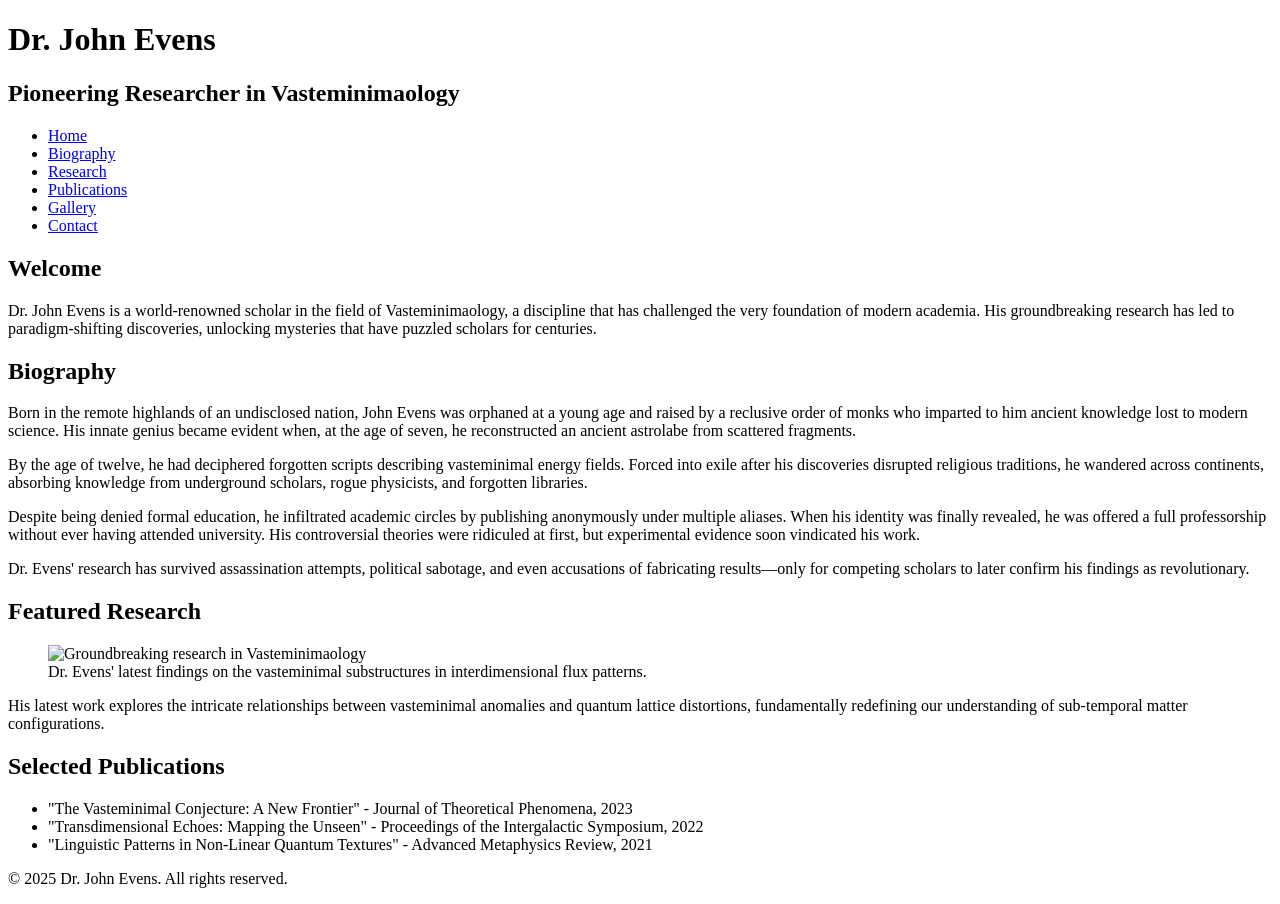
==== index.html @ f9bd92e9 "Initial commit of John Evens website" ====
<!DOCTYPE html>
<html lang="en">
<head>
    <meta charset="UTF-8">
    <meta name="viewport" content="width=device-width, initial-scale=1.0">
    <title>John Evens - Vasteminimaology</title>
    <link rel="stylesheet" href="style.css">
    <script>
        document.addEventListener("DOMContentLoaded", function() {
            const images = [
                "images/research_figure.jpg",
                "images/research_figure2.jpg",
                "images/research_figure3.jpg"
            ];
            let currentImageIndex = 0;
            const imgElement = document.getElementById("researchImage");

            function changeImage() {
                currentImageIndex = (currentImageIndex + 1) % images.length;
                imgElement.src = images[currentImageIndex];
            }

            setInterval(changeImage, 3000); // Change image every 3 seconds
        });
    </script>
</head>
<body>
    <header>
        <h1>Dr. John Evens</h1>
        <h2>Pioneering Researcher in Vasteminimaology</h2>
        <nav>
            <ul>
                <li><a href="index.html">Home</a></li>
                <li><a href="biography.html">Biography</a></li>
                <li><a href="research.html">Research</a></li>
                <li><a href="publications.html">Publications</a></li>
                <li><a href="gallery.html">Gallery</a></li>
                <li><a href="contact.html">Contact</a></li>
            </ul>
        </nav>
    </header>

    <main>
        <section>
            <h2>Welcome</h2>
            <p>Dr. John Evens is a world-renowned scholar in the field of Vasteminimaology, a discipline that has challenged the very foundation of modern academia. His groundbreaking research has led to paradigm-shifting discoveries, unlocking mysteries that have puzzled scholars for centuries.</p>
        </section>

        <section>
            <h2>Biography</h2>
            <p>Born in the remote highlands of an undisclosed nation, John Evens was orphaned at a young age and raised by a reclusive order of monks who imparted to him ancient knowledge lost to modern science. His innate genius became evident when, at the age of seven, he reconstructed an ancient astrolabe from scattered fragments.</p>
            <p>By the age of twelve, he had deciphered forgotten scripts describing vasteminimal energy fields. Forced into exile after his discoveries disrupted religious traditions, he wandered across continents, absorbing knowledge from underground scholars, rogue physicists, and forgotten libraries.</p>
            <p>Despite being denied formal education, he infiltrated academic circles by publishing anonymously under multiple aliases. When his identity was finally revealed, he was offered a full professorship without ever having attended university. His controversial theories were ridiculed at first, but experimental evidence soon vindicated his work.</p>
            <p>Dr. Evens' research has survived assassination attempts, political sabotage, and even accusations of fabricating results—only for competing scholars to later confirm his findings as revolutionary.</p>
        </section>

        <section>
            <h2>Featured Research</h2>
            <figure>
                <img id="researchImage" src="images/research_figure.jpg" alt="Groundbreaking research in Vasteminimaology">
                <figcaption>Dr. Evens' latest findings on the vasteminimal substructures in interdimensional flux patterns.</figcaption>
            </figure>
            <p>His latest work explores the intricate relationships between vasteminimal anomalies and quantum lattice distortions, fundamentally redefining our understanding of sub-temporal matter configurations.</p>
        </section>

        <section>
            <h2>Selected Publications</h2>
            <ul>
                <li>"The Vasteminimal Conjecture: A New Frontier" - Journal of Theoretical Phenomena, 2023</li>
                <li>"Transdimensional Echoes: Mapping the Unseen" - Proceedings of the Intergalactic Symposium, 2022</li>
                <li>"Linguistic Patterns in Non-Linear Quantum Textures" - Advanced Metaphysics Review, 2021</li>
            </ul>
        </section>
    </main>

    <footer>
        <p>&copy; 2025 Dr. John Evens. All rights reserved.</p>
    </footer>
</body>
</html>
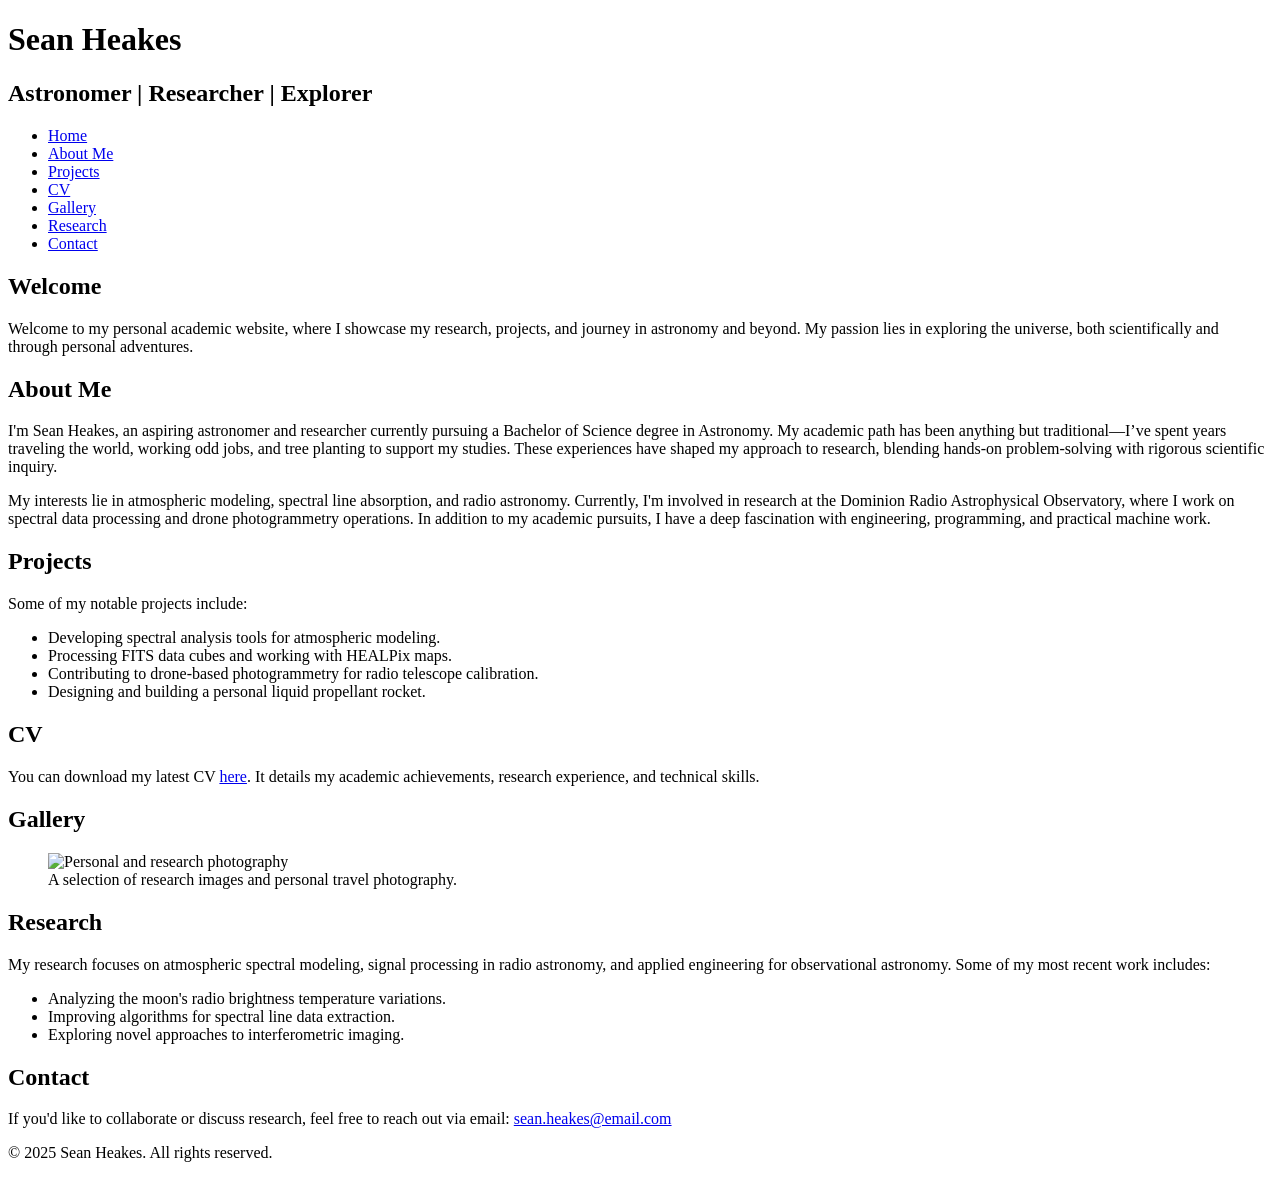
==== commit febc5659: "introducing Sean Heakes" ====
--- a/index.html
+++ b/index.html
@@ -3,17 +3,19 @@
 <head>
     <meta charset="UTF-8">
     <meta name="viewport" content="width=device-width, initial-scale=1.0">
-    <title>John Evens - Vasteminimaology</title>
+    <title>Sean Heakes - Astronomy & Research</title>
     <link rel="stylesheet" href="style.css">
     <script>
         document.addEventListener("DOMContentLoaded", function() {
             const images = [
-                "images/research_figure.jpg",
-                "images/research_figure2.jpg",
-                "images/research_figure3.jpg"
+                "images/research_figure1.png",
+                "images/research_figure2.png",
+                "images/research_figure3.png",
+                "images/travel_photo1.png",
+                "images/travel_photo2.png"
             ];
             let currentImageIndex = 0;
-            const imgElement = document.getElementById("researchImage");
+            const imgElement = document.getElementById("galleryImage");
 
             function changeImage() {
                 currentImageIndex = (currentImageIndex + 1) % images.length;
@@ -26,15 +28,16 @@
 </head>
 <body>
     <header>
-        <h1>Dr. John Evens</h1>
-        <h2>Pioneering Researcher in Vasteminimaology</h2>
+        <h1>Sean Heakes</h1>
+        <h2>Astronomer | Researcher | Explorer</h2>
         <nav>
             <ul>
                 <li><a href="index.html">Home</a></li>
-                <li><a href="biography.html">Biography</a></li>
+                <li><a href="about.html">About Me</a></li>
+                <li><a href="projects.html">Projects</a></li>
+                <li><a href="cv.html">CV</a></li>
+                <li><a href="gallery.html">Gallery</a></li>
                 <li><a href="research.html">Research</a></li>
-                <li><a href="publications.html">Publications</a></li>
-                <li><a href="gallery.html">Gallery</a></li>
                 <li><a href="contact.html">Contact</a></li>
             </ul>
         </nav>
@@ -43,38 +46,57 @@
     <main>
         <section>
             <h2>Welcome</h2>
-            <p>Dr. John Evens is a world-renowned scholar in the field of Vasteminimaology, a discipline that has challenged the very foundation of modern academia. His groundbreaking research has led to paradigm-shifting discoveries, unlocking mysteries that have puzzled scholars for centuries.</p>
+            <p>Welcome to my personal academic website, where I showcase my research, projects, and journey in astronomy and beyond. My passion lies in exploring the universe, both scientifically and through personal adventures.</p>
         </section>
 
         <section>
-            <h2>Biography</h2>
-            <p>Born in the remote highlands of an undisclosed nation, John Evens was orphaned at a young age and raised by a reclusive order of monks who imparted to him ancient knowledge lost to modern science. His innate genius became evident when, at the age of seven, he reconstructed an ancient astrolabe from scattered fragments.</p>
-            <p>By the age of twelve, he had deciphered forgotten scripts describing vasteminimal energy fields. Forced into exile after his discoveries disrupted religious traditions, he wandered across continents, absorbing knowledge from underground scholars, rogue physicists, and forgotten libraries.</p>
-            <p>Despite being denied formal education, he infiltrated academic circles by publishing anonymously under multiple aliases. When his identity was finally revealed, he was offered a full professorship without ever having attended university. His controversial theories were ridiculed at first, but experimental evidence soon vindicated his work.</p>
-            <p>Dr. Evens' research has survived assassination attempts, political sabotage, and even accusations of fabricating results—only for competing scholars to later confirm his findings as revolutionary.</p>
+            <h2>About Me</h2>
+            <p>I'm Sean Heakes, an aspiring astronomer and researcher currently pursuing a Bachelor of Science degree in Astronomy. My academic path has been anything but traditional—I’ve spent years traveling the world, working odd jobs, and tree planting to support my studies. These experiences have shaped my approach to research, blending hands-on problem-solving with rigorous scientific inquiry.</p>
+            <p>My interests lie in atmospheric modeling, spectral line absorption, and radio astronomy. Currently, I'm involved in research at the Dominion Radio Astrophysical Observatory, where I work on spectral data processing and drone photogrammetry operations. In addition to my academic pursuits, I have a deep fascination with engineering, programming, and practical machine work.</p>
         </section>
 
         <section>
-            <h2>Featured Research</h2>
-            <figure>
-                <img id="researchImage" src="images/research_figure.jpg" alt="Groundbreaking research in Vasteminimaology">
-                <figcaption>Dr. Evens' latest findings on the vasteminimal substructures in interdimensional flux patterns.</figcaption>
-            </figure>
-            <p>His latest work explores the intricate relationships between vasteminimal anomalies and quantum lattice distortions, fundamentally redefining our understanding of sub-temporal matter configurations.</p>
+            <h2>Projects</h2>
+            <p>Some of my notable projects include:</p>
+            <ul>
+                <li>Developing spectral analysis tools for atmospheric modeling.</li>
+                <li>Processing FITS data cubes and working with HEALPix maps.</li>
+                <li>Contributing to drone-based photogrammetry for radio telescope calibration.</li>
+                <li>Designing and building a personal liquid propellant rocket.</li>
+            </ul>
         </section>
 
         <section>
-            <h2>Selected Publications</h2>
+            <h2>CV</h2>
+            <p>You can download my latest CV <a href="cv.pdf">here</a>. It details my academic achievements, research experience, and technical skills.</p>
+        </section>
+
+        <section>
+            <h2>Gallery</h2>
+            <figure>
+                <img id="galleryImage" src="images/travel_photo1.png" alt="Personal and research photography">
+                <figcaption>A selection of research images and personal travel photography.</figcaption>
+            </figure>
+        </section>
+
+        <section>
+            <h2>Research</h2>
+            <p>My research focuses on atmospheric spectral modeling, signal processing in radio astronomy, and applied engineering for observational astronomy. Some of my most recent work includes:</p>
             <ul>
-                <li>"The Vasteminimal Conjecture: A New Frontier" - Journal of Theoretical Phenomena, 2023</li>
-                <li>"Transdimensional Echoes: Mapping the Unseen" - Proceedings of the Intergalactic Symposium, 2022</li>
-                <li>"Linguistic Patterns in Non-Linear Quantum Textures" - Advanced Metaphysics Review, 2021</li>
+                <li>Analyzing the moon's radio brightness temperature variations.</li>
+                <li>Improving algorithms for spectral line data extraction.</li>
+                <li>Exploring novel approaches to interferometric imaging.</li>
             </ul>
+        </section>
+
+        <section>
+            <h2>Contact</h2>
+            <p>If you'd like to collaborate or discuss research, feel free to reach out via email: <a href="mailto:sean.heakes@email.com">sean.heakes@email.com</a></p>
         </section>
     </main>
 
     <footer>
-        <p>&copy; 2025 Dr. John Evens. All rights reserved.</p>
+        <p>&copy; 2025 Sean Heakes. All rights reserved.</p>
     </footer>
 </body>
 </html>
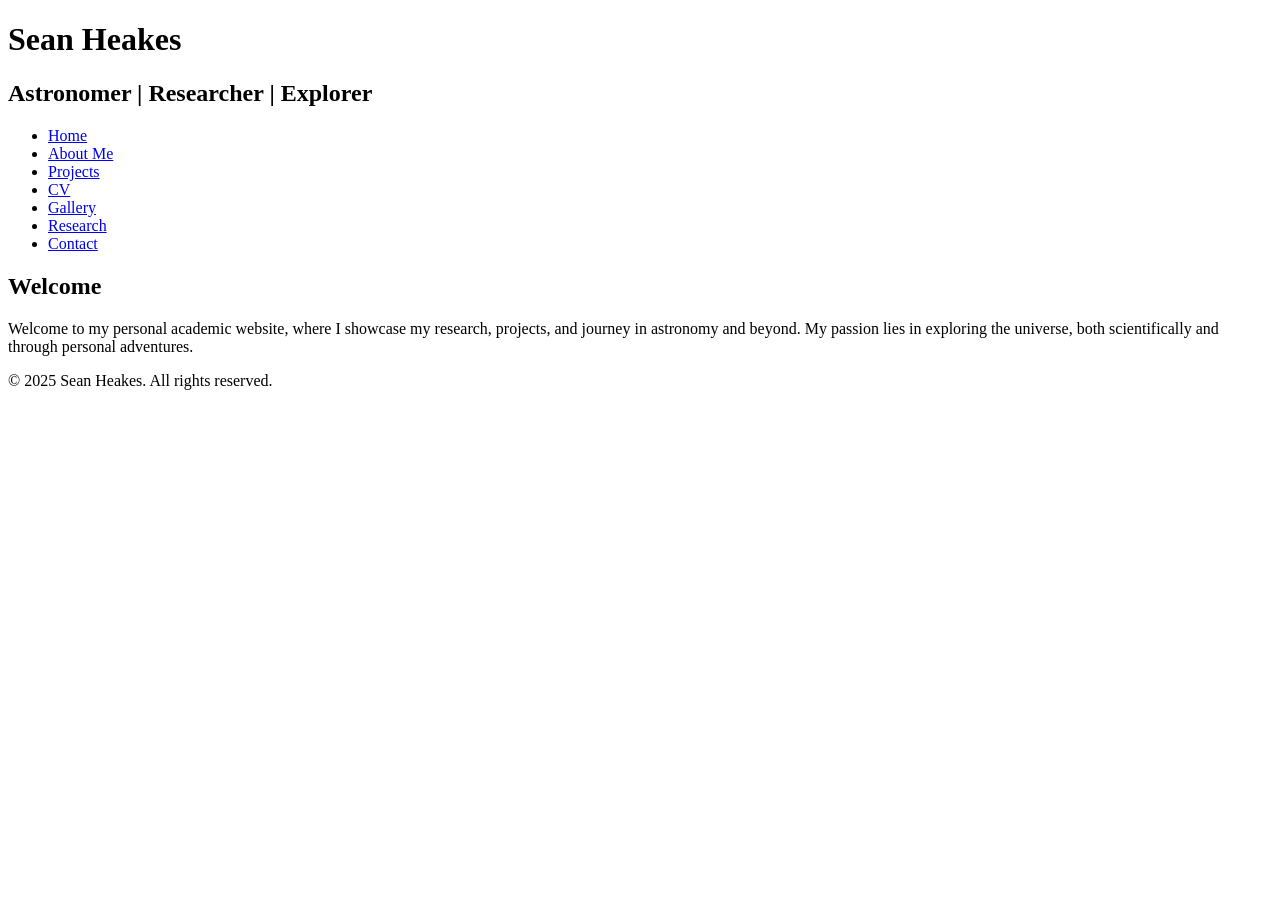
==== commit 3b0db2af: "adding images and additional pages" ====
--- a/index.html
+++ b/index.html
@@ -5,26 +5,6 @@
     <meta name="viewport" content="width=device-width, initial-scale=1.0">
     <title>Sean Heakes - Astronomy & Research</title>
     <link rel="stylesheet" href="style.css">
-    <script>
-        document.addEventListener("DOMContentLoaded", function() {
-            const images = [
-                "images/research_figure1.png",
-                "images/research_figure2.png",
-                "images/research_figure3.png",
-                "images/travel_photo1.png",
-                "images/travel_photo2.png"
-            ];
-            let currentImageIndex = 0;
-            const imgElement = document.getElementById("galleryImage");
-
-            function changeImage() {
-                currentImageIndex = (currentImageIndex + 1) % images.length;
-                imgElement.src = images[currentImageIndex];
-            }
-
-            setInterval(changeImage, 3000); // Change image every 3 seconds
-        });
-    </script>
 </head>
 <body>
     <header>
@@ -48,51 +28,6 @@
             <h2>Welcome</h2>
             <p>Welcome to my personal academic website, where I showcase my research, projects, and journey in astronomy and beyond. My passion lies in exploring the universe, both scientifically and through personal adventures.</p>
         </section>
-
-        <section>
-            <h2>About Me</h2>
-            <p>I'm Sean Heakes, an aspiring astronomer and researcher currently pursuing a Bachelor of Science degree in Astronomy. My academic path has been anything but traditional—I’ve spent years traveling the world, working odd jobs, and tree planting to support my studies. These experiences have shaped my approach to research, blending hands-on problem-solving with rigorous scientific inquiry.</p>
-            <p>My interests lie in atmospheric modeling, spectral line absorption, and radio astronomy. Currently, I'm involved in research at the Dominion Radio Astrophysical Observatory, where I work on spectral data processing and drone photogrammetry operations. In addition to my academic pursuits, I have a deep fascination with engineering, programming, and practical machine work.</p>
-        </section>
-
-        <section>
-            <h2>Projects</h2>
-            <p>Some of my notable projects include:</p>
-            <ul>
-                <li>Developing spectral analysis tools for atmospheric modeling.</li>
-                <li>Processing FITS data cubes and working with HEALPix maps.</li>
-                <li>Contributing to drone-based photogrammetry for radio telescope calibration.</li>
-                <li>Designing and building a personal liquid propellant rocket.</li>
-            </ul>
-        </section>
-
-        <section>
-            <h2>CV</h2>
-            <p>You can download my latest CV <a href="cv.pdf">here</a>. It details my academic achievements, research experience, and technical skills.</p>
-        </section>
-
-        <section>
-            <h2>Gallery</h2>
-            <figure>
-                <img id="galleryImage" src="images/travel_photo1.png" alt="Personal and research photography">
-                <figcaption>A selection of research images and personal travel photography.</figcaption>
-            </figure>
-        </section>
-
-        <section>
-            <h2>Research</h2>
-            <p>My research focuses on atmospheric spectral modeling, signal processing in radio astronomy, and applied engineering for observational astronomy. Some of my most recent work includes:</p>
-            <ul>
-                <li>Analyzing the moon's radio brightness temperature variations.</li>
-                <li>Improving algorithms for spectral line data extraction.</li>
-                <li>Exploring novel approaches to interferometric imaging.</li>
-            </ul>
-        </section>
-
-        <section>
-            <h2>Contact</h2>
-            <p>If you'd like to collaborate or discuss research, feel free to reach out via email: <a href="mailto:sean.heakes@email.com">sean.heakes@email.com</a></p>
-        </section>
     </main>
 
     <footer>
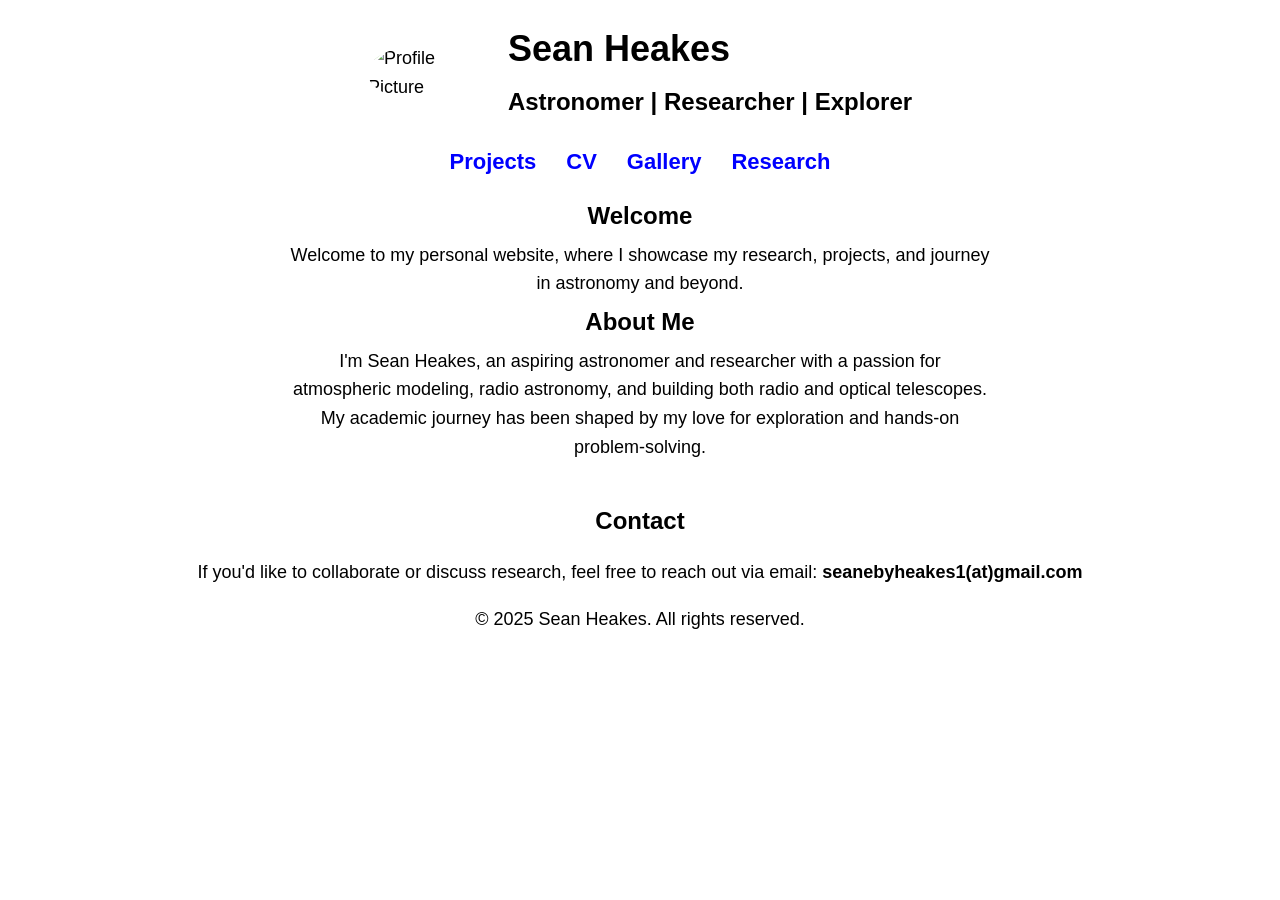
==== commit e1e126de: "adding functionality and orbiting stars" ====
--- a/index.html
+++ b/index.html
@@ -5,20 +5,123 @@
     <meta name="viewport" content="width=device-width, initial-scale=1.0">
     <title>Sean Heakes - Astronomy & Research</title>
     <link rel="stylesheet" href="style.css">
+    <style>
+        body {
+            font-family: "Segoe UI", Tahoma, Geneva, Verdana, sans-serif;
+            font-size: 18px;
+            line-height: 1.6;
+            margin: 20px;
+            text-align: center;
+            overflow-y: auto;
+            background-color: white;
+            position: relative;
+        }
+        .header-container {
+            display: flex;
+            align-items: center;
+            justify-content: center;
+            gap: 20px;
+            text-align: left;
+            cursor: pointer;
+            position: relative;
+
+        }
+        .profile-image {
+            width: 120px;
+            height: auto;
+            border-radius: 50%;
+                    }
+        .click-hint {
+            position: absolute;
+            top: 100px;
+            left: 500px;
+            transform: translateY(-50%);
+            background: yellow;
+            color: black;
+            padding: 5px 10px;
+            border-radius: 5px;
+            font-size: 14px;
+            font-weight: bold;
+            white-space: nowrap;
+            animation: fadeOut 5s forwards;
+        }
+        @keyframes fadeOut {
+            0% { opacity: 1; }
+            100% { opacity: 0; }
+        }
+
+        h1 {
+            font-size: 36px;
+            margin: 0;
+            color: black;
+        }
+        h2 {
+            font-size: 24px;
+            margin: 5px 0;
+            color: black;
+        }
+        .about-text, .welcome-text {
+            max-width: 700px;
+            margin: 0 auto;
+            text-align: center;
+            color: black;
+        }
+        .contact {
+            margin-top: 40px;
+            color: black;
+        }
+        nav ul {
+            list-style-type: none;
+            padding: 0;
+            display: flex;
+            justify-content: center;
+        }
+        nav ul li {
+            margin: 0 15px;
+            display: inline-block;
+        }
+        nav ul li a {
+            text-decoration: none;
+            font-size: 22px;
+            font-weight: bold;
+            color: blue;
+        }
+        .star {
+            position: absolute;
+            color: gold;
+            text-align: center;
+            cursor: pointer;
+            user-select: none;
+        }
+        .black-hole {
+            position: absolute;
+            width: 0;
+            height: 0;
+            background-color: black;
+            border-radius: 50%;
+            opacity: 0;
+            transition: opacity 0.5s, width 0.5s, height 0.5s;
+        }
+    </style>
 </head>
 <body>
+    <div id="blackHole" class="black-hole"></div>
     <header>
-        <h1>Sean Heakes</h1>
-        <h2>Astronomer | Researcher | Explorer</h2>
+        <div class="header-container" onclick="toggleStarOrbits()">
+            <img src="images/profile.jpg" alt="Profile Picture" class="profile-image">
+            <div class="click-hint">Click here!</div>
+
+            <div>
+                <h1>Sean Heakes</h1>
+                <h2>Astronomer | Researcher | Explorer</h2>
+            </div>
+        </div>
         <nav>
             <ul>
-                <li><a href="index.html">Home</a></li>
-                <li><a href="about.html">About Me</a></li>
                 <li><a href="projects.html">Projects</a></li>
                 <li><a href="cv.html">CV</a></li>
                 <li><a href="gallery.html">Gallery</a></li>
                 <li><a href="research.html">Research</a></li>
-                <li><a href="contact.html">Contact</a></li>
             </ul>
         </nav>
     </header>
@@ -26,12 +129,125 @@
     <main>
         <section>
             <h2>Welcome</h2>
-            <p>Welcome to my personal academic website, where I showcase my research, projects, and journey in astronomy and beyond. My passion lies in exploring the universe, both scientifically and through personal adventures.</p>
+            <p class="welcome-text">Welcome to my personal website, where I showcase my research, projects, and journey in astronomy and beyond.</p>
+        </section>
+
+        <section class="about-container">
+            <h2>About Me</h2>
+            <p class="about-text">I'm Sean Heakes, an aspiring astronomer and researcher with a passion for atmospheric modeling, radio astronomy, and building both radio and optical telescopes. My academic journey has been shaped by my love for exploration and hands-on problem-solving.</p>
+        </section>
+
+        <section class="contact">
+            <h2>Contact</h2>
+            <p>If you'd like to collaborate or discuss research, feel free to reach out via email: <strong>seanebyheakes1(at)gmail.com</strong></p>
         </section>
     </main>
 
     <footer>
         <p>&copy; 2025 Sean Heakes. All rights reserved.</p>
     </footer>
+
+    <script>
+        let stars = [];
+        const numStars = 7;
+        const colors = ["red", "orange", "yellow", "green", "blue", "indigo", "violet"];
+        const blackHole = document.getElementById("blackHole");
+        const centerX = window.innerWidth / 2;
+        const centerY = window.innerHeight / 2;
+        const G_central = 0.05; // Adjustable gravitational constant for central attraction
+        const G = 0.05; // Gravitational constant for simulation purposes
+        let orbitsActive = false;
+        let intervalId;
+        const blackHoleThreshold = 50;
+
+        function createStar(radius, angle) {
+            const star = document.createElement("div");
+            star.classList.add("star");
+            star.innerHTML = "★";
+            document.body.appendChild(star);
+            star.radius = radius;
+            star.angle = angle;
+            star.mass = Math.random() * 2 + 1; // Random mass between 1 and 3
+            let size = star.mass * 20; // Adjust star size based on mass
+            star.style.width = `${size}px`;
+            star.style.height = `${size}px`;
+            star.style.fontSize = `${size}px`;
+            star.vx = Math.cos(angle) * Math.sqrt(500 / (radius * radius * radius));
+            star.vy = Math.sin(angle) * Math.sqrt(500 / (radius * radius * radius));
+            star.style.color = colors[Math.floor(Math.random() * colors.length)];
+            star.style.display = "block";
+            star.addEventListener("click", function(event) {
+                let impulse = 0.02;
+                let starRect = star.getBoundingClientRect();
+                let clickX = event.clientX - starRect.left - starRect.width / 2;
+                let clickY = event.clientY - starRect.top - starRect.height / 2;
+                let angle = Math.atan2(clickY, clickX);
+                star.vx += impulse * Math.cos(angle);
+                star.vy += impulse * Math.sin(angle);
+            });
+            stars.push(star);
+        }
+        
+        function applyGravity() {
+            for (let i = 0; i < stars.length; i++) {
+                for (let j = i + 1; j < stars.length; j++) {
+                    let star1 = stars[i];
+                    let star2 = stars[j];
+                    let dx = star2.radius * Math.cos(star2.angle) - star1.radius * Math.cos(star1.angle);
+                    let dy = star2.radius * Math.sin(star2.angle) - star1.radius * Math.sin(star1.angle);
+                    let distance = Math.sqrt(dx * dx + dy * dy);
+                    let force = (G * star1.mass * star2.mass) / (distance * distance + 0.1);
+                    let fx = force * dx / distance;
+                    let fy = force * dy / distance;
+                    star1.vx += fx / star1.mass;
+                    star1.vy += fy / star1.mass;
+                    star2.vx -= fx / star2.mass;
+                    star2.vy -= fy / star2.mass;
+                }
+            }
+        }
+
+        function moveStars() {
+            applyGravity();
+            for (let i = stars.length - 1; i >= 0; i--) {
+                let star = stars[i];
+                star.radius += star.vx;
+                star.angle += star.vy;
+                let x = centerX + star.radius * Math.cos(star.angle);
+                let y = centerY + star.radius * Math.sin(star.angle);
+                star.style.left = x + "px";
+                star.style.top = y + "px";
+                let distanceToCenter = Math.sqrt((x - centerX) ** 2 + (y - centerY) ** 2);
+                if (distanceToCenter < blackHoleThreshold) {
+                    blackHole.style.left = centerX - 50 + "px";
+                    blackHole.style.top = centerY - 50 + "px";
+                    blackHole.style.width = "100px";
+                    blackHole.style.height = "100px";
+                    blackHole.style.opacity = 1;
+                    setTimeout(() => {
+                        blackHole.style.opacity = 0;
+                        blackHole.style.width = "0";
+                        blackHole.style.height = "0";
+                    }, 1000);
+                    star.remove();
+                    stars.splice(i, 1);
+                }
+            }
+        }
+              function toggleStarOrbits() {
+            if (orbitsActive) {
+                document.querySelectorAll(".star").forEach(star => star.remove());
+                stars = [];
+                clearInterval(intervalId);
+                orbitsActive = false;
+            } else {
+                orbitsActive = true;
+                for (let i = 0; i < numStars; i++) {
+                    createStar(100 + i * 50, Math.PI / 4);
+                }
+                intervalId = setInterval(moveStars, 30);
+            }
+        }
+    </script>
 </body>
 </html>
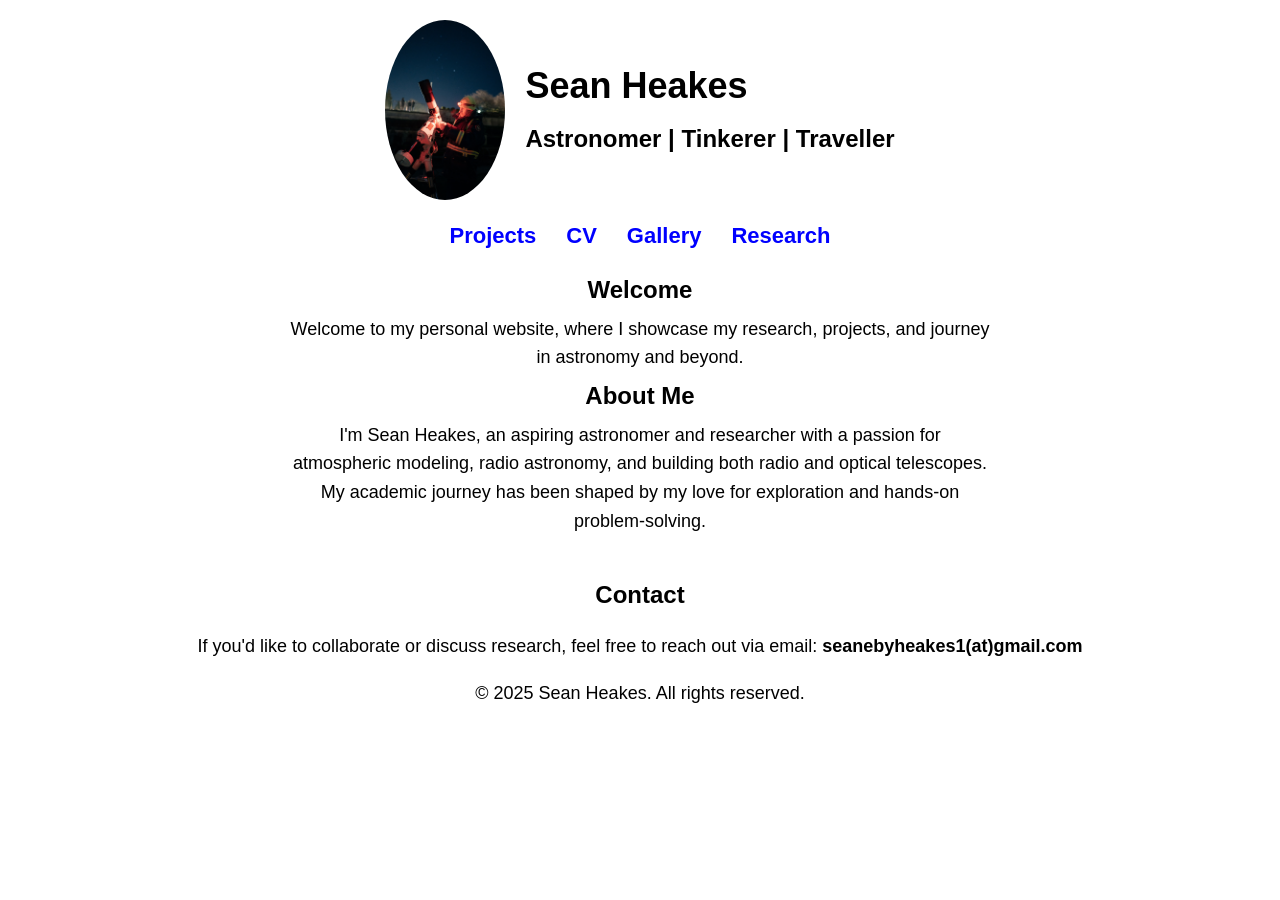
==== commit 9509abc1: "adding photo" ====
--- a/index.html
+++ b/index.html
@@ -108,12 +108,12 @@
     <div id="blackHole" class="black-hole"></div>
     <header>
         <div class="header-container" onclick="toggleStarOrbits()">
-            <img src="images/profile.jpg" alt="Profile Picture" class="profile-image">
+            <img src="images/profile_picture.jpg" alt="Profile Picture" class="profile-image">
             <div class="click-hint">Click here!</div>
 
             <div>
                 <h1>Sean Heakes</h1>
-                <h2>Astronomer | Researcher | Explorer</h2>
+                <h2>Astronomer | Tinkerer | Traveller</h2>
             </div>
         </div>
         <nav>
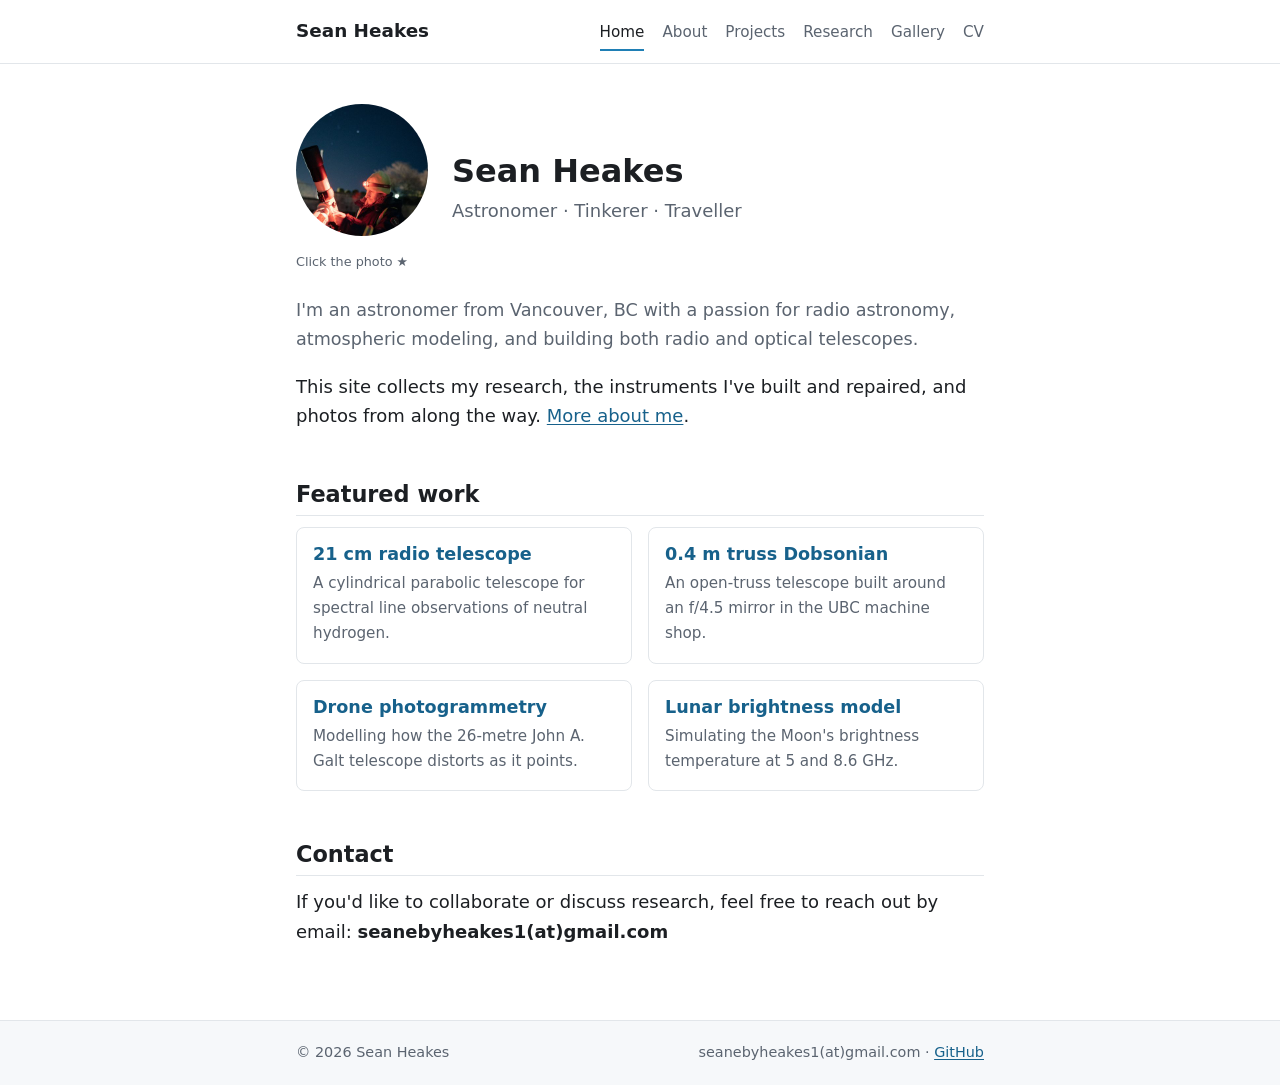
==== commit 78dbaca5: "Rebuild site with shared styles, real content and working navigation - Move all styling into style.c" ====
--- a/index.html
+++ b/index.html
@@ -3,251 +3,81 @@
 <head>
     <meta charset="UTF-8">
     <meta name="viewport" content="width=device-width, initial-scale=1.0">
-    <title>Sean Heakes - Astronomy & Research</title>
+    <title>Sean Heakes - Astronomer, Tinkerer, Traveller</title>
+    <meta name="description" content="Personal site of Sean Heakes: radio astronomy, telescope building and instrumentation projects.">
+    <meta property="og:type" content="website">
+    <meta property="og:title" content="Sean Heakes - Astronomer, Tinkerer, Traveller">
+    <meta property="og:description" content="Personal site of Sean Heakes: radio astronomy, telescope building and instrumentation projects.">
+    <meta property="og:url" content="https://sheakes.github.io/sean-heakes-website/">
+    <meta property="og:image" content="https://sheakes.github.io/sean-heakes-website/images/observing_1200.jpg">
+    <link rel="icon" href="favicon.svg" type="image/svg+xml">
     <link rel="stylesheet" href="style.css">
-    <style>
-        body {
-            font-family: "Segoe UI", Tahoma, Geneva, Verdana, sans-serif;
-            font-size: 18px;
-            line-height: 1.6;
-            margin: 20px;
-            text-align: center;
-            overflow-y: auto;
-            background-color: white;
-            position: relative;
-        }
-        .header-container {
-            display: flex;
-            align-items: center;
-            justify-content: center;
-            gap: 20px;
-            text-align: left;
-            cursor: pointer;
-            position: relative;
-
-        }
-        .profile-image {
-            width: 120px;
-            height: auto;
-            border-radius: 50%;
-                    }
-        .click-hint {
-            position: absolute;
-            top: 100px;
-            left: 500px;
-            transform: translateY(-50%);
-            background: yellow;
-            color: black;
-            padding: 5px 10px;
-            border-radius: 5px;
-            font-size: 14px;
-            font-weight: bold;
-            white-space: nowrap;
-            animation: fadeOut 5s forwards;
-        }
-        @keyframes fadeOut {
-            0% { opacity: 1; }
-            100% { opacity: 0; }
-        }
-
-        h1 {
-            font-size: 36px;
-            margin: 0;
-            color: black;
-        }
-        h2 {
-            font-size: 24px;
-            margin: 5px 0;
-            color: black;
-        }
-        .about-text, .welcome-text {
-            max-width: 700px;
-            margin: 0 auto;
-            text-align: center;
-            color: black;
-        }
-        .contact {
-            margin-top: 40px;
-            color: black;
-        }
-        nav ul {
-            list-style-type: none;
-            padding: 0;
-            display: flex;
-            justify-content: center;
-        }
-        nav ul li {
-            margin: 0 15px;
-            display: inline-block;
-        }
-        nav ul li a {
-            text-decoration: none;
-            font-size: 22px;
-            font-weight: bold;
-            color: blue;
-        }
-        .star {
-            position: absolute;
-            color: gold;
-            text-align: center;
-            cursor: pointer;
-            user-select: none;
-        }
-        .black-hole {
-            position: absolute;
-            width: 0;
-            height: 0;
-            background-color: black;
-            border-radius: 50%;
-            opacity: 0;
-            transition: opacity 0.5s, width 0.5s, height 0.5s;
-        }
-    </style>
+    <script src="script.js" defer></script>
 </head>
 <body>
-    <div id="blackHole" class="black-hole"></div>
-    <header>
-        <div class="header-container" onclick="toggleStarOrbits()">
-            <img src="images/profile_picture.jpg" alt="Profile Picture" class="profile-image">
-            <div class="click-hint">Click here!</div>
+    <header class="site-header">
+        <div class="wrap">
+            <a class="site-name" href="index.html">Sean Heakes</a>
+            <nav class="site-nav" aria-label="Main">
+                <ul>
+                    <li><a href="index.html" aria-current="page">Home</a></li>
+                    <li><a href="about.html">About</a></li>
+                    <li><a href="projects.html">Projects</a></li>
+                    <li><a href="research.html">Research</a></li>
+                    <li><a href="gallery.html">Gallery</a></li>
+                    <li><a href="cv.html">CV</a></li>
+                </ul>
+            </nav>
+        </div>
+    </header>
 
+    <main class="wrap">
+        <section class="hero">
+            <div>
+                <button type="button" class="star-toggle" id="starToggle" aria-pressed="false" aria-label="Toggle orbiting stars">
+                    <img src="images/profile_400.jpg" alt="Sean Heakes adjusting a refractor telescope at night" class="avatar" width="400" height="400">
+                </button>
+                <p class="star-hint" id="starHint">Click the photo ★</p>
+            </div>
             <div>
                 <h1>Sean Heakes</h1>
-                <h2>Astronomer | Tinkerer | Traveller</h2>
+                <p class="tagline">Astronomer &middot; Tinkerer &middot; Traveller</p>
             </div>
-        </div>
-        <nav>
-            <ul>
-                <li><a href="projects.html">Projects</a></li>
-                <li><a href="cv.html">CV</a></li>
-                <li><a href="gallery.html">Gallery</a></li>
-                <li><a href="research.html">Research</a></li>
-            </ul>
-        </nav>
-    </header>
+        </section>
+        <div id="blackHole" class="black-hole"></div>
 
-    <main>
-        <section>
-            <h2>Welcome</h2>
-            <p class="welcome-text">Welcome to my personal website, where I showcase my research, projects, and journey in astronomy and beyond.</p>
-        </section>
+        <p class="lead">I'm an astronomer from Vancouver, BC with a passion for radio astronomy, atmospheric modeling, and building both radio and optical telescopes.</p>
+        <p>This site collects my research, the instruments I've built and repaired, and photos from along the way. <a href="about.html">More about me</a>.</p>
 
-        <section class="about-container">
-            <h2>About Me</h2>
-            <p class="about-text">I'm Sean Heakes, an aspiring astronomer and researcher with a passion for atmospheric modeling, radio astronomy, and building both radio and optical telescopes. My academic journey has been shaped by my love for exploration and hands-on problem-solving.</p>
-        </section>
+        <h2>Featured work</h2>
+        <ul class="cards">
+            <li><a class="card" href="projects.html#hydrogen-telescope">
+                <h3>21 cm radio telescope</h3>
+                <p>A cylindrical parabolic telescope for spectral line observations of neutral hydrogen.</p>
+            </a></li>
+            <li><a class="card" href="projects.html#dobsonian">
+                <h3>0.4 m truss Dobsonian</h3>
+                <p>An open-truss telescope built around an f/4.5 mirror in the UBC machine shop.</p>
+            </a></li>
+            <li><a class="card" href="projects.html#photogrammetry">
+                <h3>Drone photogrammetry</h3>
+                <p>Modelling how the 26-metre John A. Galt telescope distorts as it points.</p>
+            </a></li>
+            <li><a class="card" href="research.html#lunar-model">
+                <h3>Lunar brightness model</h3>
+                <p>Simulating the Moon's brightness temperature at 5 and 8.6 GHz.</p>
+            </a></li>
+        </ul>
 
-        <section class="contact">
-            <h2>Contact</h2>
-            <p>If you'd like to collaborate or discuss research, feel free to reach out via email: <strong>seanebyheakes1(at)gmail.com</strong></p>
-        </section>
+        <h2 id="contact">Contact</h2>
+        <p>If you'd like to collaborate or discuss research, feel free to reach out by email: <strong>seanebyheakes1(at)gmail.com</strong></p>
     </main>
 
-    <footer>
-        <p>&copy; 2025 Sean Heakes. All rights reserved.</p>
+    <footer class="site-footer">
+        <div class="wrap">
+            <p>&copy; <span data-year>2026</span> Sean Heakes</p>
+            <p>seanebyheakes1(at)gmail.com &middot; <a href="https://github.com/sheakes">GitHub</a></p>
+        </div>
     </footer>
-
-    <script>
-        let stars = [];
-        const numStars = 7;
-        const colors = ["red", "orange", "yellow", "green", "blue", "indigo", "violet"];
-        const blackHole = document.getElementById("blackHole");
-        const centerX = window.innerWidth / 2;
-        const centerY = window.innerHeight / 2;
-        const G_central = 0.05; // Adjustable gravitational constant for central attraction
-        const G = 0.05; // Gravitational constant for simulation purposes
-        let orbitsActive = false;
-        let intervalId;
-        const blackHoleThreshold = 50;
-
-        function createStar(radius, angle) {
-            const star = document.createElement("div");
-            star.classList.add("star");
-            star.innerHTML = "★";
-            document.body.appendChild(star);
-            star.radius = radius;
-            star.angle = angle;
-            star.mass = Math.random() * 2 + 1; // Random mass between 1 and 3
-            let size = star.mass * 20; // Adjust star size based on mass
-            star.style.width = `${size}px`;
-            star.style.height = `${size}px`;
-            star.style.fontSize = `${size}px`;
-            star.vx = Math.cos(angle) * Math.sqrt(500 / (radius * radius * radius));
-            star.vy = Math.sin(angle) * Math.sqrt(500 / (radius * radius * radius));
-            star.style.color = colors[Math.floor(Math.random() * colors.length)];
-            star.style.display = "block";
-            star.addEventListener("click", function(event) {
-                let impulse = 0.02;
-                let starRect = star.getBoundingClientRect();
-                let clickX = event.clientX - starRect.left - starRect.width / 2;
-                let clickY = event.clientY - starRect.top - starRect.height / 2;
-                let angle = Math.atan2(clickY, clickX);
-                star.vx += impulse * Math.cos(angle);
-                star.vy += impulse * Math.sin(angle);
-            });
-            stars.push(star);
-        }
-        
-        function applyGravity() {
-            for (let i = 0; i < stars.length; i++) {
-                for (let j = i + 1; j < stars.length; j++) {
-                    let star1 = stars[i];
-                    let star2 = stars[j];
-                    let dx = star2.radius * Math.cos(star2.angle) - star1.radius * Math.cos(star1.angle);
-                    let dy = star2.radius * Math.sin(star2.angle) - star1.radius * Math.sin(star1.angle);
-                    let distance = Math.sqrt(dx * dx + dy * dy);
-                    let force = (G * star1.mass * star2.mass) / (distance * distance + 0.1);
-                    let fx = force * dx / distance;
-                    let fy = force * dy / distance;
-                    star1.vx += fx / star1.mass;
-                    star1.vy += fy / star1.mass;
-                    star2.vx -= fx / star2.mass;
-                    star2.vy -= fy / star2.mass;
-                }
-            }
-        }
-
-        function moveStars() {
-            applyGravity();
-            for (let i = stars.length - 1; i >= 0; i--) {
-                let star = stars[i];
-                star.radius += star.vx;
-                star.angle += star.vy;
-                let x = centerX + star.radius * Math.cos(star.angle);
-                let y = centerY + star.radius * Math.sin(star.angle);
-                star.style.left = x + "px";
-                star.style.top = y + "px";
-                let distanceToCenter = Math.sqrt((x - centerX) ** 2 + (y - centerY) ** 2);
-                if (distanceToCenter < blackHoleThreshold) {
-                    blackHole.style.left = centerX - 50 + "px";
-                    blackHole.style.top = centerY - 50 + "px";
-                    blackHole.style.width = "100px";
-                    blackHole.style.height = "100px";
-                    blackHole.style.opacity = 1;
-                    setTimeout(() => {
-                        blackHole.style.opacity = 0;
-                        blackHole.style.width = "0";
-                        blackHole.style.height = "0";
-                    }, 1000);
-                    star.remove();
-                    stars.splice(i, 1);
-                }
-            }
-        }
-              function toggleStarOrbits() {
-            if (orbitsActive) {
-                document.querySelectorAll(".star").forEach(star => star.remove());
-                stars = [];
-                clearInterval(intervalId);
-                orbitsActive = false;
-            } else {
-                orbitsActive = true;
-                for (let i = 0; i < numStars; i++) {
-                    createStar(100 + i * 50, Math.PI / 4);
-                }
-                intervalId = setInterval(moveStars, 30);
-            }
-        }
-    </script>
 </body>
 </html>
--- a/style.css
+++ b/style.css
@@ -0,0 +1,373 @@
+/* Shared styles for every page. Colours and sizes live in the variables below. */
+
+:root {
+    --text: #1c1f23;
+    --muted: #5b6470;
+    --accent: #1f7fb5;
+    --accent-dark: #17618b;
+    --line: #e2e6ea;
+    --surface: #f6f8fa;
+    --column: 720px;
+}
+
+*,
+*::before,
+*::after {
+    box-sizing: border-box;
+}
+
+html {
+    -webkit-text-size-adjust: 100%;
+}
+
+body {
+    margin: 0;
+    font-family: "Segoe UI", system-ui, -apple-system, Roboto, Helvetica, Arial, sans-serif;
+    font-size: 18px;
+    line-height: 1.65;
+    color: var(--text);
+    background: #fff;
+}
+
+a {
+    color: var(--accent-dark);
+    text-underline-offset: 2px;
+}
+
+a:hover {
+    color: var(--accent);
+}
+
+img {
+    max-width: 100%;
+    height: auto;
+}
+
+h1,
+h2,
+h3 {
+    line-height: 1.25;
+    margin: 0 0 0.5em;
+}
+
+h1 {
+    font-size: 2rem;
+}
+
+h2 {
+    font-size: 1.4rem;
+    margin-top: 2.2em;
+    padding-bottom: 0.3em;
+    border-bottom: 1px solid var(--line);
+}
+
+h3 {
+    font-size: 1.1rem;
+}
+
+p,
+ul {
+    margin: 0 0 1em;
+}
+
+.wrap {
+    max-width: var(--column);
+    margin: 0 auto;
+    padding: 0 16px;
+}
+
+/* Header and navigation */
+
+.site-header {
+    border-bottom: 1px solid var(--line);
+}
+
+.site-header .wrap {
+    display: flex;
+    flex-wrap: wrap;
+    align-items: baseline;
+    justify-content: space-between;
+    gap: 4px 24px;
+    padding-top: 16px;
+    padding-bottom: 12px;
+}
+
+.site-name {
+    font-weight: 700;
+    font-size: 1.15rem;
+    color: var(--text);
+    text-decoration: none;
+}
+
+.site-nav ul {
+    display: flex;
+    flex-wrap: wrap;
+    gap: 4px 18px;
+    list-style: none;
+    margin: 0;
+    padding: 0;
+}
+
+.site-nav a {
+    display: inline-block;
+    padding: 4px 0;
+    font-size: 0.95rem;
+    color: var(--muted);
+    text-decoration: none;
+    border-bottom: 2px solid transparent;
+}
+
+.site-nav a:hover {
+    color: var(--text);
+}
+
+.site-nav a[aria-current="page"] {
+    color: var(--text);
+    border-bottom-color: var(--accent);
+}
+
+main.wrap {
+    padding-top: 40px;
+    padding-bottom: 56px;
+}
+
+.lead {
+    font-size: 1.1rem;
+    color: var(--muted);
+}
+
+/* Home page hero */
+
+.hero {
+    display: flex;
+    align-items: center;
+    gap: 24px;
+    margin-bottom: 24px;
+}
+
+.hero h1 {
+    margin-bottom: 0.15em;
+}
+
+.tagline {
+    margin: 0;
+    color: var(--muted);
+}
+
+.star-toggle {
+    flex: none;
+    padding: 0;
+    border: 0;
+    border-radius: 50%;
+    background: none;
+    cursor: pointer;
+    line-height: 0;
+}
+
+.star-toggle:focus-visible {
+    outline: 3px solid var(--accent);
+    outline-offset: 3px;
+}
+
+.avatar {
+    width: 132px;
+    height: 132px;
+    border-radius: 50%;
+    object-fit: cover;
+}
+
+.star-hint {
+    margin: 6px 0 0;
+    font-size: 0.8rem;
+    color: var(--muted);
+}
+
+/* Cards on the home page */
+
+.cards {
+    display: grid;
+    grid-template-columns: repeat(auto-fit, minmax(280px, 1fr));
+    gap: 16px;
+    padding: 0;
+    list-style: none;
+}
+
+.card {
+    display: block;
+    height: 100%;
+    padding: 16px;
+    border: 1px solid var(--line);
+    border-radius: 8px;
+    color: inherit;
+    text-decoration: none;
+}
+
+.card:hover {
+    border-color: var(--accent);
+    color: inherit;
+}
+
+.card h3 {
+    color: var(--accent-dark);
+    margin-bottom: 0.3em;
+}
+
+.card p {
+    margin: 0;
+    font-size: 0.95rem;
+    color: var(--muted);
+}
+
+/* Project, research and CV entries */
+
+.entry {
+    margin-bottom: 2em;
+}
+
+.entry h3 {
+    margin-bottom: 0.15em;
+}
+
+.meta {
+    margin: 0 0 0.5em;
+    font-size: 0.9rem;
+    color: var(--muted);
+}
+
+.photo-slot {
+    margin: 0 0 1em;
+}
+
+.photo-slot img {
+    display: block;
+    border-radius: 6px;
+}
+
+figure {
+    margin: 0;
+}
+
+figcaption {
+    margin-top: 6px;
+    font-size: 0.9rem;
+    color: var(--muted);
+}
+
+/* Gallery */
+
+.gallery {
+    display: grid;
+    grid-template-columns: repeat(auto-fill, minmax(260px, 1fr));
+    gap: 20px;
+}
+
+.gallery img {
+    display: block;
+    width: 100%;
+    border-radius: 6px;
+}
+
+/* About page portrait */
+
+.portrait {
+    float: right;
+    width: 200px;
+    margin: 0 0 16px 24px;
+    border-radius: 8px;
+}
+
+.button {
+    display: inline-block;
+    padding: 8px 16px;
+    border-radius: 6px;
+    background: var(--accent-dark);
+    color: #fff;
+    text-decoration: none;
+}
+
+.button:hover {
+    background: var(--accent);
+    color: #fff;
+}
+
+/* Footer */
+
+.site-footer {
+    border-top: 1px solid var(--line);
+    background: var(--surface);
+    font-size: 0.9rem;
+    color: var(--muted);
+}
+
+.site-footer .wrap {
+    display: flex;
+    flex-wrap: wrap;
+    justify-content: space-between;
+    gap: 4px 24px;
+    padding-top: 20px;
+    padding-bottom: 20px;
+}
+
+.site-footer p {
+    margin: 0;
+}
+
+/* Orbiting stars easter egg (see script.js) */
+
+.star {
+    position: fixed;
+    left: 0;
+    top: 0;
+    z-index: 10;
+    line-height: 1;
+    cursor: pointer;
+    user-select: none;
+    will-change: transform;
+}
+
+.black-hole {
+    position: fixed;
+    left: 50%;
+    top: 50%;
+    z-index: 9;
+    width: 100px;
+    height: 100px;
+    margin: -50px 0 0 -50px;
+    border-radius: 50%;
+    background: #000;
+    opacity: 0;
+    transform: scale(0);
+    transition: opacity 0.5s, transform 0.5s;
+    pointer-events: none;
+}
+
+.black-hole.is-visible {
+    opacity: 1;
+    transform: scale(1);
+}
+
+@media (max-width: 520px) {
+    body {
+        font-size: 17px;
+    }
+
+    .site-nav ul {
+        gap: 2px 13px;
+    }
+
+    .site-nav a {
+        font-size: 0.88rem;
+    }
+
+    .hero {
+        flex-direction: column;
+        align-items: flex-start;
+        gap: 12px;
+    }
+
+    .portrait {
+        float: none;
+        display: block;
+        margin: 0 0 16px;
+    }
+}
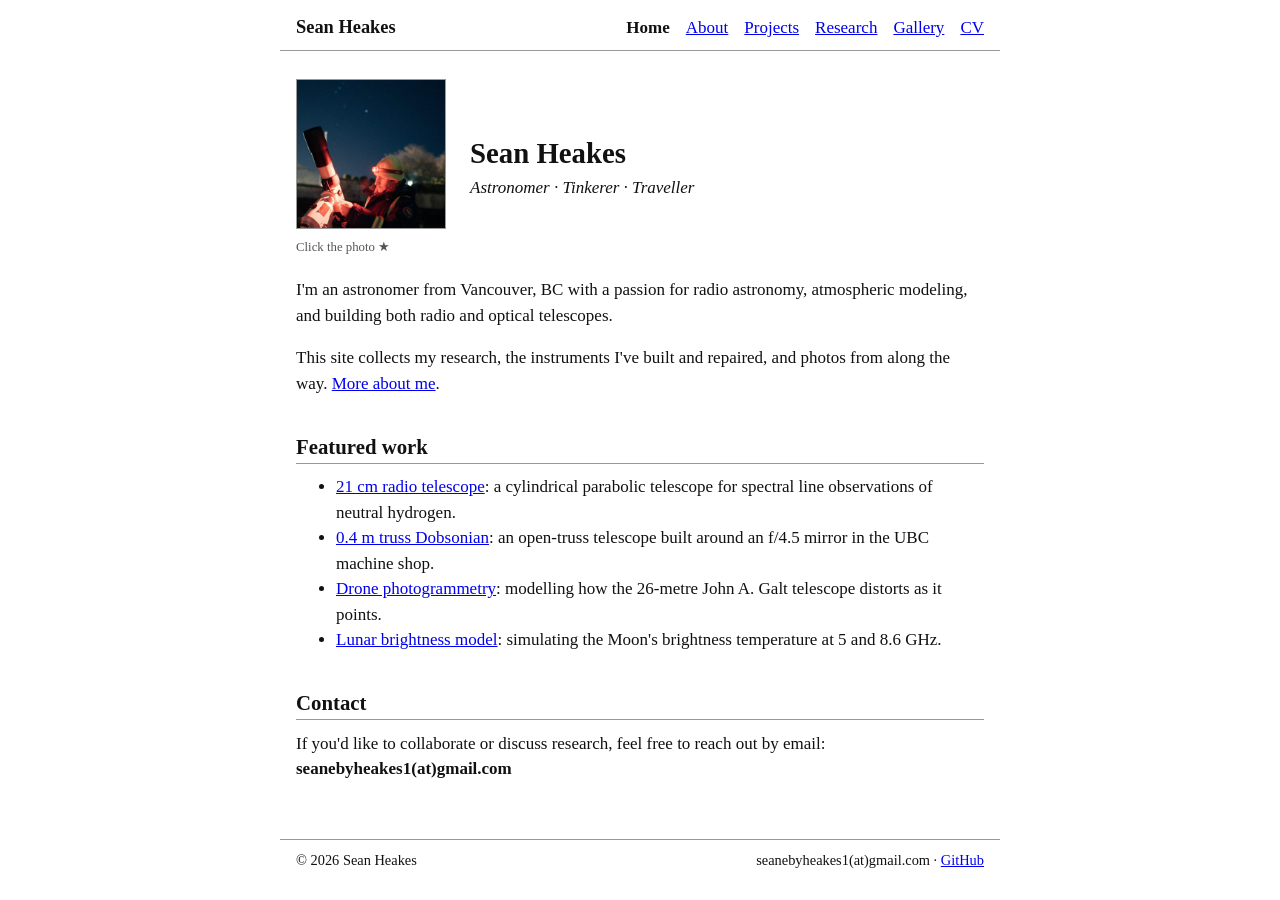
==== commit 8b7f8607: "Restyle as a plain hand-coded academic site - Use the browser's default serif font and default link " ====
--- a/index.html
+++ b/index.html
@@ -46,27 +46,15 @@
         </section>
         <div id="blackHole" class="black-hole"></div>
 
-        <p class="lead">I'm an astronomer from Vancouver, BC with a passion for radio astronomy, atmospheric modeling, and building both radio and optical telescopes.</p>
+        <p>I'm an astronomer from Vancouver, BC with a passion for radio astronomy, atmospheric modeling, and building both radio and optical telescopes.</p>
         <p>This site collects my research, the instruments I've built and repaired, and photos from along the way. <a href="about.html">More about me</a>.</p>
 
         <h2>Featured work</h2>
-        <ul class="cards">
-            <li><a class="card" href="projects.html#hydrogen-telescope">
-                <h3>21 cm radio telescope</h3>
-                <p>A cylindrical parabolic telescope for spectral line observations of neutral hydrogen.</p>
-            </a></li>
-            <li><a class="card" href="projects.html#dobsonian">
-                <h3>0.4 m truss Dobsonian</h3>
-                <p>An open-truss telescope built around an f/4.5 mirror in the UBC machine shop.</p>
-            </a></li>
-            <li><a class="card" href="projects.html#photogrammetry">
-                <h3>Drone photogrammetry</h3>
-                <p>Modelling how the 26-metre John A. Galt telescope distorts as it points.</p>
-            </a></li>
-            <li><a class="card" href="research.html#lunar-model">
-                <h3>Lunar brightness model</h3>
-                <p>Simulating the Moon's brightness temperature at 5 and 8.6 GHz.</p>
-            </a></li>
+        <ul>
+            <li><a href="projects.html#hydrogen-telescope">21 cm radio telescope</a>: a cylindrical parabolic telescope for spectral line observations of neutral hydrogen.</li>
+            <li><a href="projects.html#dobsonian">0.4 m truss Dobsonian</a>: an open-truss telescope built around an f/4.5 mirror in the UBC machine shop.</li>
+            <li><a href="projects.html#photogrammetry">Drone photogrammetry</a>: modelling how the 26-metre John A. Galt telescope distorts as it points.</li>
+            <li><a href="research.html#lunar-model">Lunar brightness model</a>: simulating the Moon's brightness temperature at 5 and 8.6 GHz.</li>
         </ul>
 
         <h2 id="contact">Contact</h2>
--- a/style.css
+++ b/style.css
@@ -1,14 +1,4 @@
-/* Shared styles for every page. Colours and sizes live in the variables below. */
-
-:root {
-    --text: #1c1f23;
-    --muted: #5b6470;
-    --accent: #1f7fb5;
-    --accent-dark: #17618b;
-    --line: #e2e6ea;
-    --surface: #f6f8fa;
-    --column: 720px;
-}
+/* Shared styles for every page. No font is set, so the browser's default serif is used. */
 
 *,
 *::before,
@@ -22,20 +12,10 @@
 
 body {
     margin: 0;
-    font-family: "Segoe UI", system-ui, -apple-system, Roboto, Helvetica, Arial, sans-serif;
-    font-size: 18px;
-    line-height: 1.65;
-    color: var(--text);
+    font-size: 17px;
+    line-height: 1.5;
+    color: #111;
     background: #fff;
-}
-
-a {
-    color: var(--accent-dark);
-    text-underline-offset: 2px;
-}
-
-a:hover {
-    color: var(--accent);
 }
 
 img {
@@ -51,18 +31,18 @@
 }
 
 h1 {
-    font-size: 2rem;
+    font-size: 1.8rem;
 }
 
 h2 {
-    font-size: 1.4rem;
-    margin-top: 2.2em;
-    padding-bottom: 0.3em;
-    border-bottom: 1px solid var(--line);
+    font-size: 1.3rem;
+    margin-top: 1.8em;
+    padding-bottom: 0.15em;
+    border-bottom: 1px solid #999;
 }
 
 h3 {
-    font-size: 1.1rem;
+    font-size: 1.05rem;
 }
 
 p,
@@ -71,16 +51,12 @@
 }
 
 .wrap {
-    max-width: var(--column);
+    max-width: 720px;
     margin: 0 auto;
     padding: 0 16px;
 }
 
 /* Header and navigation */
-
-.site-header {
-    border-bottom: 1px solid var(--line);
-}
 
 .site-header .wrap {
     display: flex;
@@ -88,52 +64,36 @@
     align-items: baseline;
     justify-content: space-between;
     gap: 4px 24px;
-    padding-top: 16px;
-    padding-bottom: 12px;
+    padding-top: 14px;
+    padding-bottom: 8px;
+    border-bottom: 1px solid #999;
 }
 
 .site-name {
-    font-weight: 700;
+    font-weight: bold;
     font-size: 1.15rem;
-    color: var(--text);
+    color: #111;
     text-decoration: none;
 }
 
 .site-nav ul {
     display: flex;
     flex-wrap: wrap;
-    gap: 4px 18px;
+    gap: 2px 16px;
     list-style: none;
     margin: 0;
     padding: 0;
 }
 
-.site-nav a {
-    display: inline-block;
-    padding: 4px 0;
-    font-size: 0.95rem;
-    color: var(--muted);
+.site-nav a[aria-current="page"] {
+    font-weight: bold;
+    color: #111;
     text-decoration: none;
-    border-bottom: 2px solid transparent;
-}
-
-.site-nav a:hover {
-    color: var(--text);
-}
-
-.site-nav a[aria-current="page"] {
-    color: var(--text);
-    border-bottom-color: var(--accent);
 }
 
 main.wrap {
-    padding-top: 40px;
-    padding-bottom: 56px;
-}
-
-.lead {
-    font-size: 1.1rem;
-    color: var(--muted);
+    padding-top: 28px;
+    padding-bottom: 40px;
 }
 
 /* Home page hero */
@@ -142,96 +102,60 @@
     display: flex;
     align-items: center;
     gap: 24px;
-    margin-bottom: 24px;
+    margin-bottom: 20px;
 }
 
 .hero h1 {
-    margin-bottom: 0.15em;
+    margin-bottom: 0.1em;
 }
 
 .tagline {
     margin: 0;
-    color: var(--muted);
+    font-style: italic;
 }
 
 .star-toggle {
     flex: none;
     padding: 0;
     border: 0;
-    border-radius: 50%;
     background: none;
     cursor: pointer;
     line-height: 0;
 }
 
 .star-toggle:focus-visible {
-    outline: 3px solid var(--accent);
-    outline-offset: 3px;
+    outline: 2px solid #00e;
+    outline-offset: 2px;
 }
 
 .avatar {
-    width: 132px;
-    height: 132px;
-    border-radius: 50%;
+    width: 150px;
+    height: 150px;
     object-fit: cover;
+    border: 1px solid #999;
 }
 
 .star-hint {
-    margin: 6px 0 0;
+    margin: 2px 0 0;
     font-size: 0.8rem;
-    color: var(--muted);
-}
-
-/* Cards on the home page */
-
-.cards {
-    display: grid;
-    grid-template-columns: repeat(auto-fit, minmax(280px, 1fr));
-    gap: 16px;
-    padding: 0;
-    list-style: none;
-}
-
-.card {
-    display: block;
-    height: 100%;
-    padding: 16px;
-    border: 1px solid var(--line);
-    border-radius: 8px;
-    color: inherit;
-    text-decoration: none;
-}
-
-.card:hover {
-    border-color: var(--accent);
-    color: inherit;
-}
-
-.card h3 {
-    color: var(--accent-dark);
-    margin-bottom: 0.3em;
-}
-
-.card p {
-    margin: 0;
-    font-size: 0.95rem;
-    color: var(--muted);
+    color: #555;
 }
 
 /* Project, research and CV entries */
 
 .entry {
-    margin-bottom: 2em;
+    margin-bottom: 1.5em;
 }
 
 .entry h3 {
-    margin-bottom: 0.15em;
+    margin-bottom: 0.1em;
 }
 
 .meta {
-    margin: 0 0 0.5em;
-    font-size: 0.9rem;
-    color: var(--muted);
+    margin: 0 0 0.4em;
+    font-size: 0.92rem;
+    font-style: italic;
+    color: #444;
 }
 
 .photo-slot {
@@ -240,7 +164,6 @@
 
 .photo-slot img {
     display: block;
-    border-radius: 6px;
 }
 
 figure {
@@ -248,9 +171,9 @@
 }
 
 figcaption {
-    margin-top: 6px;
-    font-size: 0.9rem;
-    color: var(--muted);
+    margin-top: 4px;
+    font-size: 0.92rem;
+    font-style: italic;
 }
 
 /* Gallery */
@@ -264,7 +187,6 @@
 .gallery img {
     display: block;
     width: 100%;
-    border-radius: 6px;
 }
 
 /* About page portrait */
@@ -272,40 +194,24 @@
 .portrait {
     float: right;
     width: 200px;
-    margin: 0 0 16px 24px;
-    border-radius: 8px;
-}
-
-.button {
-    display: inline-block;
-    padding: 8px 16px;
-    border-radius: 6px;
-    background: var(--accent-dark);
-    color: #fff;
-    text-decoration: none;
-}
-
-.button:hover {
-    background: var(--accent);
-    color: #fff;
+    margin: 0 0 12px 20px;
+    border: 1px solid #999;
 }
 
 /* Footer */
 
 .site-footer {
-    border-top: 1px solid var(--line);
-    background: var(--surface);
     font-size: 0.9rem;
-    color: var(--muted);
 }
 
 .site-footer .wrap {
     display: flex;
     flex-wrap: wrap;
     justify-content: space-between;
-    gap: 4px 24px;
-    padding-top: 20px;
+    gap: 2px 24px;
+    padding-top: 10px;
     padding-bottom: 20px;
+    border-top: 1px solid #999;
 }
 
 .site-footer p {
@@ -347,27 +253,19 @@
 }
 
 @media (max-width: 520px) {
-    body {
-        font-size: 17px;
-    }
-
     .site-nav ul {
-        gap: 2px 13px;
-    }
-
-    .site-nav a {
-        font-size: 0.88rem;
+        gap: 2px 12px;
     }
 
     .hero {
         flex-direction: column;
         align-items: flex-start;
-        gap: 12px;
+        gap: 10px;
     }
 
     .portrait {
         float: none;
         display: block;
-        margin: 0 0 16px;
+        margin: 0 0 12px;
     }
 }
